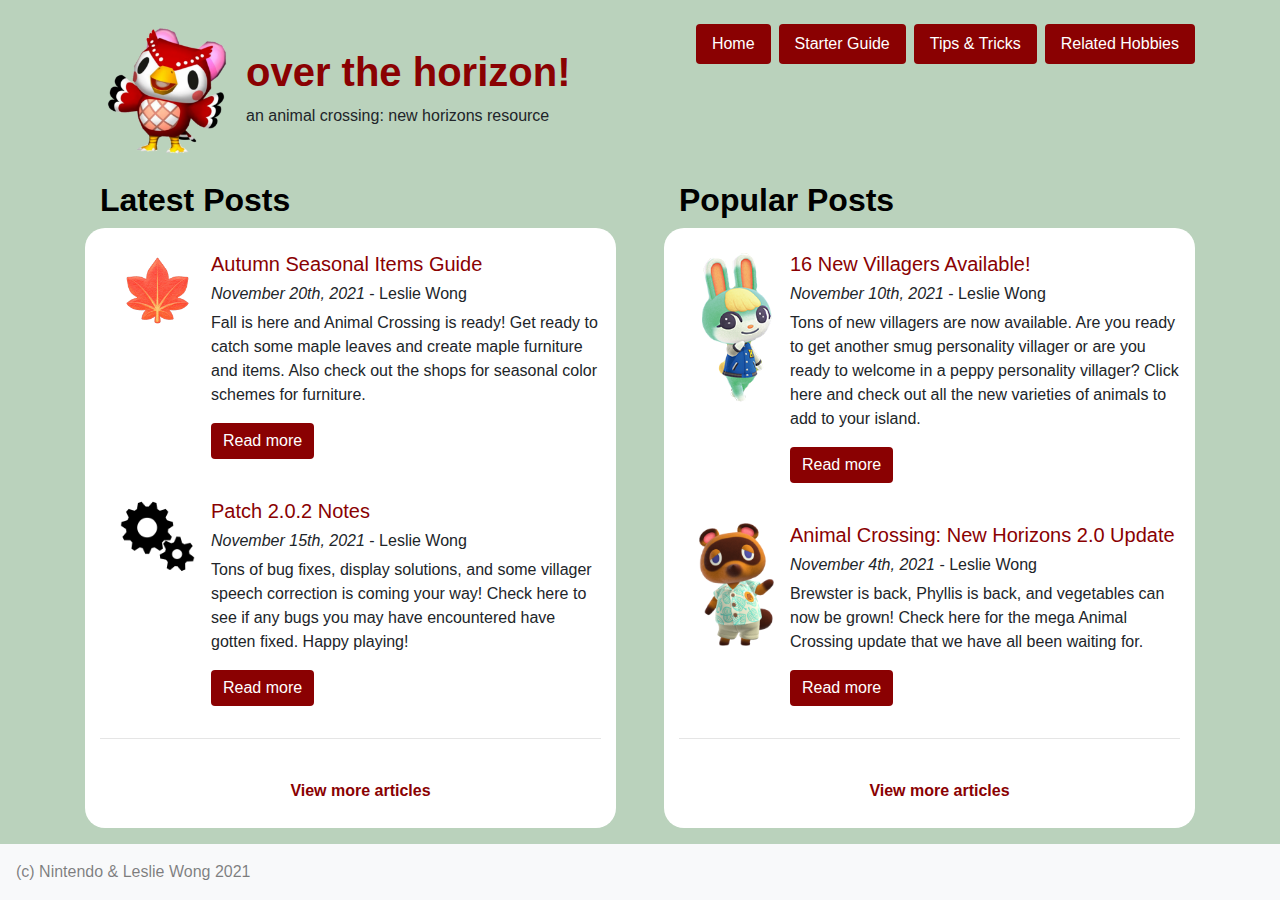
==== starterguide.html @ 21406e53 "finished homepage" ====
<!doctype html>
<html>

<head>

<!-- Global site tag (gtag.js) - Google Analytics -->
<script async src="https://www.googletagmanager.com/gtag/js?id=G-YRQJ0ZQFK2"></script>
<script>
  window.dataLayer = window.dataLayer || [];
  function gtag(){dataLayer.push(arguments);}
  gtag('js', new Date());

  gtag('config', 'G-YRQJ0ZQFK2');
</script>

<!-- Hotjar Tracking Code for https://lesliewonggg.github.io/UX_UI_HW_21/ -->
<script>
      (function(h,o,t,j,a,r){
          h.hj=h.hj||function(){(h.hj.q=h.hj.q||[]).push(arguments)};
          h._hjSettings={hjid:2699867,hjsv:6};
          a=o.getElementsByTagName('head')[0];
          r=o.createElement('script');r.async=1;
          r.src=t+h._hjSettings.hjid+j+h._hjSettings.hjsv;
          a.appendChild(r);
      })(window,document,'https://static.hotjar.com/c/hotjar-','.js?sv=');
  </script>

<!-- Bootstrap CSS -->
<link rel="stylesheet" href="https://stackpath.bootstrapcdn.com/bootstrap/4.3.1/css/bootstrap.min.css" integrity="sha384-ggOyR0iXCbMQv3Xipma34MD+dH/1fQ784/j6cY/iJTQUOhcWr7x9JvoRxT2MZw1T" crossorigin="anonymous">
<link rel="stylesheet" href="css/index.css">

<title>over the horizon! an animal crossing: new horizons resource</title>
</head>

<body>

<!-- posts -->

<div class="container">

  <!-- navigation -->
<br>

<div class="media">
  <img src="images/logo.png" width="125px" class="mr-3" alt="...">
  <div class="media-body"><br>
    <h1 class="mt-0"><b>over the horizon!</b></h1>
    an animal crossing: new horizons resource
  </div>
  <ul class="nav justify-content-end">
    <ul class="nav nav-pills">
      <li class="nav-item ml-2">
        <a class="nav-link active" href="#">Home</a>
      </li>
      <li class="nav-item ml-2">
        <a class="nav-link active" href="starterguide.html">Starter Guide</a>
      </li>
      <li class="nav-item ml-2">
        <a class="nav-link active" href="tipstricks.html">Tips & Tricks</a>
      </li>
      <li class="nav-item ml-2">
        <a class="nav-link active" href="related.html">Related Hobbies</a>
      </li>
    </ul>
    </ul>
</div>

<!-- posts -->

<br>

<div class="container">
  <div class="row">
    <div class="col-sm mr-4">
      <h2><b>Latest Posts</b></h2>
    </div>
    <div class="col-sm ml-4">
      <h2><b>Popular Posts</b></h2>
    </div>
  </div>
      <div class="row">
          <div class="col mr-4"><br>
            <div class="media">
                  <img src="images/autumnguide.png" width="75px" class="align-self-start mr-3" alt="...">
                  <div class="media-body">
                    <a href="#"><h5 class="mt-0">Autumn Seasonal Items Guide</h5></a>
                    <h6><i>November 20th, 2021</i> - Leslie Wong</h6>
                    <p>Fall is here and Animal Crossing is ready! Get ready to catch some maple leaves and create maple furniture and items. Also check out the shops for seasonal color schemes for furniture.</p>
                    <p><button type="button" class="btn btn-primary">Read more</button>
                    </p>
                  </div></div>
                  <br>

                  <div class="media">
                        <img src="images/patch.png" width="75px" class="align-self-start mr-3" alt="...">
                        <div class="media-body">
                          <a href="#"><h5 class="mt-0">Patch 2.0.2 Notes</h5></a>
                          <h6><i>November 15th, 2021</i> - Leslie Wong</h6>
                          <p>Tons of bug fixes, display solutions, and some villager speech correction is coming your way! Check here to see if any bugs you may have encountered have gotten fixed. Happy playing!</p>
                    <p><button type="button" class="btn btn-primary">Read more</button>
                    </p>
                        </div>
                </div>

                <hr>
<br>
                <div class="media">
                      <div class="media-body">
                        <center><a href="#"><b>View more articles</b></a></center>
                </div>
              </div>
                <div class="w-100"></div>


        </div>
        <div class="col ml-4"><br>
          
            <div class="media">
                  <img src="images/sasha.png" width="75px" class="align-self-start mr-3" alt="...">
                  <div class="media-body">
                    <a href="#"><h5 class="mt-0">16 New Villagers Available!</h5></a>
                    <h6><i>November 10th, 2021</i> - Leslie Wong</h6>
                    <p>Tons of new villagers are now available. Are you ready to get another smug personality villager or are you ready to welcome in a peppy personality villager? Click here and check out all the new varieties of animals to add to your island.</p>
                    <p><button type="button" class="btn btn-primary">Read more</button>
                    </p>
                  </div></div>

                  <br>

                  <div class="media">
                        <img src="images/tom.png" width="75px" class="align-self-start mr-3" alt="...">
                        <div class="media-body">
                          <a href="#"><h5 class="mt-0">Animal Crossing: New Horizons 2.0 Update</h5></a>
                          <h6><i>November 4th, 2021</i> - Leslie Wong</h6>
                          <p>Brewster is back, Phyllis is back, and vegetables can now be grown! Check here for the mega Animal Crossing update that we have all been waiting for. </p>
                    <p><button type="button" class="btn btn-primary">Read more</button>
                    </p>
                  </div>
                </div>

                <hr>
<br>
                <div class="media">
                      <div class="media-body">
                        <center><a href="#"><b>View more articles</b></a></center>
                </div>
              </div>

        </div>
      </div>
    </div>

    
  <!-- footer !-->
  <div class="fixed-bottom">
    <nav class="navbar navbar-light bg-light">
      <span class="navbar-text">
        (c) Nintendo & Leslie Wong 2021
      </span>
    </nav>
  </div>



 <!-- Optional JavaScript -->
<!-- jQuery first, then Popper.js, then Bootstrap JS -->
<script src="https://code.jquery.com/jquery-3.3.1.slim.min.js"
      integrity="sha384-q8i/X+965DzO0rT7abK41JStQIAqVgRVzpbzo5smXKp4YfRvH+8abtTE1Pi6jizo"
      crossorigin="anonymous"></script>
<script src="https://cdnjs.cloudflare.com/ajax/libs/popper.js/1.14.7/umd/popper.min.js"
      integrity="sha384-UO2eT0CpHqdSJQ6hJty5KVphtPhzWj9WO1clHTMGa3JDZwrnQq4sF86dIHNDz0W1"
      crossorigin="anonymous"></script>
<script src="https://stackpath.bootstrapcdn.com/bootstrap/4.3.1/js/bootstrap.min.js"
      integrity="sha384-JjSmVgyd0p3pXB1rRibZUAYoIIy6OrQ6VrjIEaFf/nJGzIxFDsf4x0xIM+B07jRM"
      crossorigin="anonymous"></script>
</body>
</html>
---- css/index.css ----
body {
    background-color: #bad2bc;
}

.col {
    background-color: white;
    border-radius: 20px;
    height: 600px;
    overflow-y: auto;
}


.active {
    color: white !important;
    background-color: #8a0102 !important;
}



.btn-primary {
    background-color: #8a0102 !important;
    border: none;
}

.btn-lg {
    background-color: #8a0102 !important;
 
}

.media {
    margin-left: 20px;
}

h1 {
    color: #8a0102;
}

h2 {
    color: black;
}

a {
    color: #8a0102 !important;
}
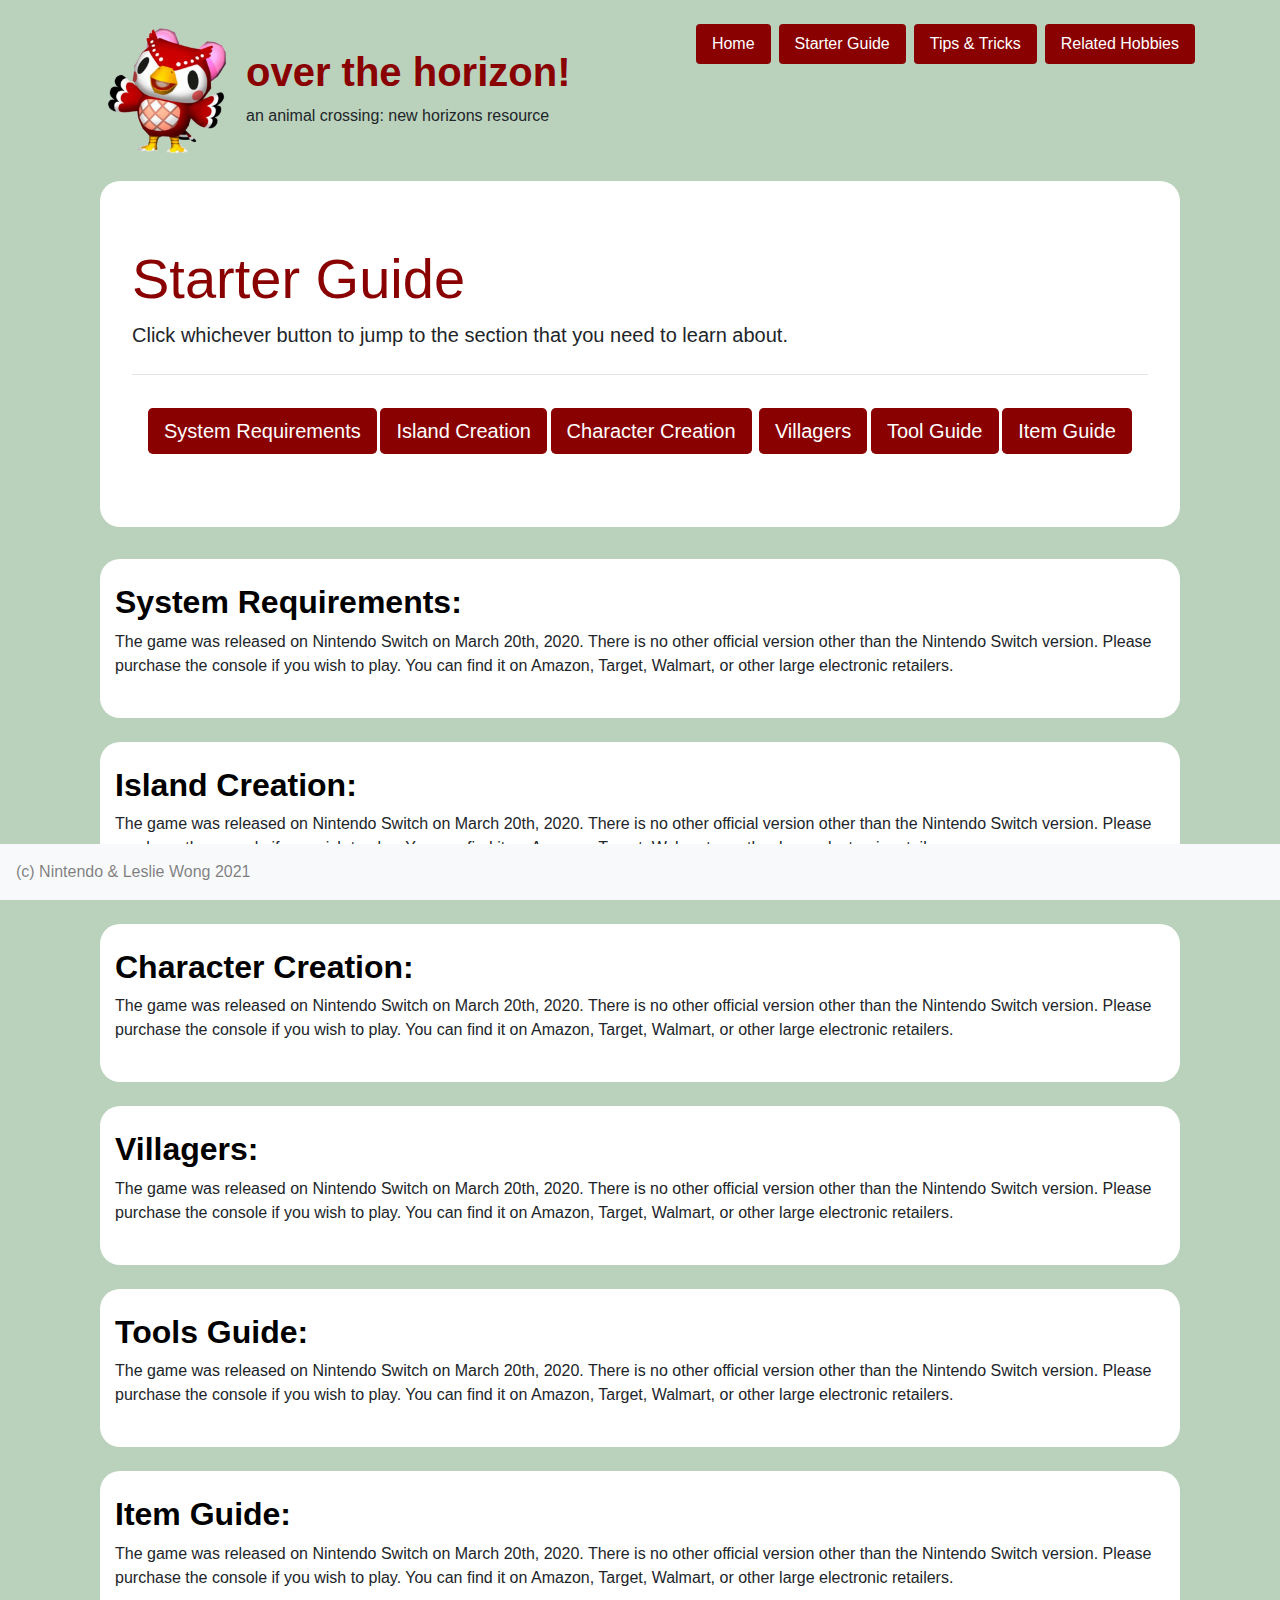
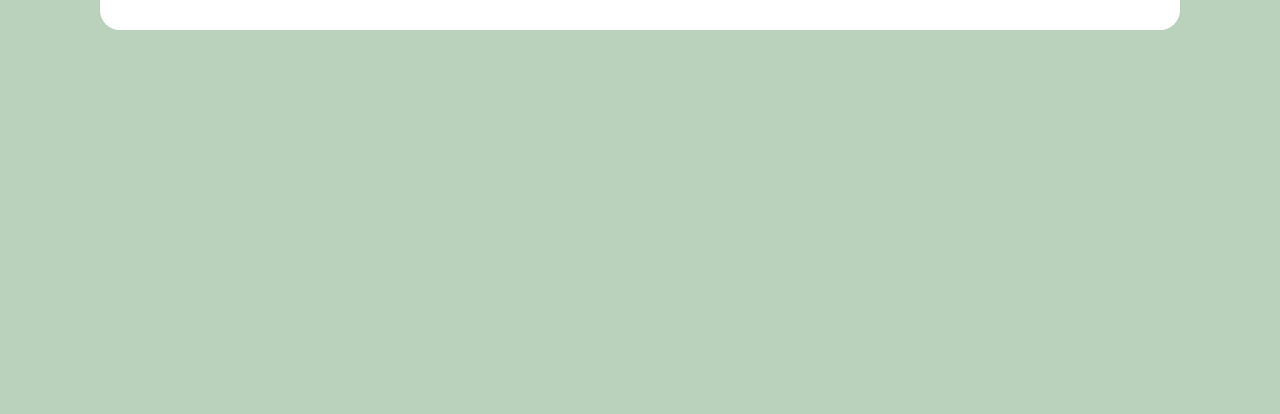
==== commit d391a7a8: "added starter guide" ====
--- a/starterguide.html
+++ b/starterguide.html
@@ -50,7 +50,7 @@
   <ul class="nav justify-content-end">
     <ul class="nav nav-pills">
       <li class="nav-item ml-2">
-        <a class="nav-link active" href="#">Home</a>
+        <a class="nav-link active" href="index.html">Home</a>
       </li>
       <li class="nav-item ml-2">
         <a class="nav-link active" href="starterguide.html">Starter Guide</a>
@@ -70,84 +70,86 @@
 <br>
 
 <div class="container">
-  <div class="row">
-    <div class="col-sm mr-4">
-      <h2><b>Latest Posts</b></h2>
-    </div>
-    <div class="col-sm ml-4">
-      <h2><b>Popular Posts</b></h2>
-    </div>
+
+  <div class="jumbotron">
+    <h1 class="display-4"><b>Starter Guide</b></h1>
+    <p class="lead">Click whichever button to jump to the section that you need to learn about.</p>
+    <hr class="my-4"><center>
+    <nav id="navbar-example2" class="navbar navbar-light">
+    <a class="btn btn-primary btn-lg" href="#system" role="button">System Requirements</a>
+    <a class="btn btn-primary btn-lg" href="#island" role="button">Island Creation</a>
+    <a class="btn btn-primary btn-lg" href="#chara" role="button">Character Creation</a> <br><br>
+    <a class="btn btn-primary btn-lg" href="#villager" role="button">Villagers</a>
+    <a class="btn btn-primary btn-lg" href="#tools" role="button">Tool Guide</a>
+    <a class="btn btn-primary btn-lg" href="#items" role="button">Item Guide</a>
+  </center>
+</nav>
+
   </div>
-      <div class="row">
-          <div class="col mr-4"><br>
-            <div class="media">
-                  <img src="images/autumnguide.png" width="75px" class="align-self-start mr-3" alt="...">
-                  <div class="media-body">
-                    <a href="#"><h5 class="mt-0">Autumn Seasonal Items Guide</h5></a>
-                    <h6><i>November 20th, 2021</i> - Leslie Wong</h6>
-                    <p>Fall is here and Animal Crossing is ready! Get ready to catch some maple leaves and create maple furniture and items. Also check out the shops for seasonal color schemes for furniture.</p>
-                    <p><button type="button" class="btn btn-primary">Read more</button>
-                    </p>
-                  </div></div>
-                  <br>
 
-                  <div class="media">
-                        <img src="images/patch.png" width="75px" class="align-self-start mr-3" alt="...">
-                        <div class="media-body">
-                          <a href="#"><h5 class="mt-0">Patch 2.0.2 Notes</h5></a>
-                          <h6><i>November 15th, 2021</i> - Leslie Wong</h6>
-                          <p>Tons of bug fixes, display solutions, and some villager speech correction is coming your way! Check here to see if any bugs you may have encountered have gotten fixed. Happy playing!</p>
-                    <p><button type="button" class="btn btn-primary">Read more</button>
-                    </p>
-                        </div>
-                </div>
+  <div data-spy="scroll" data-target="navbar-example2" class="col-12"><br>
+    <h2 id="system"><b>System Requirements:</b></h2>
+    <p>The game was released on Nintendo Switch on March 20th, 2020. 
+      There is no other official version other than the Nintendo Switch version. Please purchase the console if you wish to play. 
+      You can find it on Amazon, Target, Walmart, or other large electronic retailers.</p>
+      <br>
+  </div>
+  <br>
 
-                <hr>
-<br>
-                <div class="media">
-                      <div class="media-body">
-                        <center><a href="#"><b>View more articles</b></a></center>
-                </div>
-              </div>
-                <div class="w-100"></div>
+  <div data-spy="scroll" data-target="navbar-example2" class="col-12"><br>
+    <h2 id="island"><b>Island Creation:</b></h2>
+    <p>The game was released on Nintendo Switch on March 20th, 2020. 
+      There is no other official version other than the Nintendo Switch version. Please purchase the console if you wish to play. 
+      You can find it on Amazon, Target, Walmart, or other large electronic retailers.</p>
+      <br>
+  </div>
+  <br>
+
+  <div data-spy="scroll" data-target="navbar-example2" class="col-12"><br>
+    <h2 id="chara"><b>Character Creation:</b></h2>
+    <p>The game was released on Nintendo Switch on March 20th, 2020. 
+      There is no other official version other than the Nintendo Switch version. Please purchase the console if you wish to play. 
+      You can find it on Amazon, Target, Walmart, or other large electronic retailers.</p>
+      <br>
+  </div>
+  <br>
+
+  <div data-spy="scroll" data-target="navbar-example2" class="col-12"><br>
+    <h2 id="villager"><b>Villagers:</b></h2>
+    <p>The game was released on Nintendo Switch on March 20th, 2020. 
+      There is no other official version other than the Nintendo Switch version. Please purchase the console if you wish to play. 
+      You can find it on Amazon, Target, Walmart, or other large electronic retailers.</p>
+      <br>
+  </div>
+  <br>
+
+  <div data-spy="scroll" data-target="navbar-example2" class="col-12"><br>
+    <h2 id="tools"><b>Tools Guide:</b></h2>
+    <p>The game was released on Nintendo Switch on March 20th, 2020. 
+      There is no other official version other than the Nintendo Switch version. Please purchase the console if you wish to play. 
+      You can find it on Amazon, Target, Walmart, or other large electronic retailers.</p>
+      <br>
+  </div>
+  <br>
+
+  <div data-spy="scroll" data-target="navbar-example2" class="col-12"><br>
+    <h2 id="items"><b>Item Guide:</b></h2>
+    <p>The game was released on Nintendo Switch on March 20th, 2020. 
+      There is no other official version other than the Nintendo Switch version. Please purchase the console if you wish to play. 
+      You can find it on Amazon, Target, Walmart, or other large electronic retailers.</p>
+      <br>
+  </div>
+  <br>
+  
+  
+  <br><br><br>
+  <br><br><br><br>
+  <br><br><br><br>
+  <br><br><br><br>
 
 
-        </div>
-        <div class="col ml-4"><br>
-          
-            <div class="media">
-                  <img src="images/sasha.png" width="75px" class="align-self-start mr-3" alt="...">
-                  <div class="media-body">
-                    <a href="#"><h5 class="mt-0">16 New Villagers Available!</h5></a>
-                    <h6><i>November 10th, 2021</i> - Leslie Wong</h6>
-                    <p>Tons of new villagers are now available. Are you ready to get another smug personality villager or are you ready to welcome in a peppy personality villager? Click here and check out all the new varieties of animals to add to your island.</p>
-                    <p><button type="button" class="btn btn-primary">Read more</button>
-                    </p>
-                  </div></div>
 
-                  <br>
-
-                  <div class="media">
-                        <img src="images/tom.png" width="75px" class="align-self-start mr-3" alt="...">
-                        <div class="media-body">
-                          <a href="#"><h5 class="mt-0">Animal Crossing: New Horizons 2.0 Update</h5></a>
-                          <h6><i>November 4th, 2021</i> - Leslie Wong</h6>
-                          <p>Brewster is back, Phyllis is back, and vegetables can now be grown! Check here for the mega Animal Crossing update that we have all been waiting for. </p>
-                    <p><button type="button" class="btn btn-primary">Read more</button>
-                    </p>
-                  </div>
-                </div>
-
-                <hr>
-<br>
-                <div class="media">
-                      <div class="media-body">
-                        <center><a href="#"><b>View more articles</b></a></center>
-                </div>
-              </div>
-
-        </div>
-      </div>
+    
     </div>
 
     
--- a/css/index.css
+++ b/css/index.css
@@ -7,6 +7,18 @@
     border-radius: 20px;
     height: 600px;
     overflow-y: auto;
+}
+
+.col-12 {
+    background-color: white;
+    border-radius: 20px;
+
+}
+
+.jumbotron {
+    border-radius: 20px;
+    background-color: white;
+
 }
 
 
@@ -24,6 +36,7 @@
 
 .btn-lg {
     background-color: #8a0102 !important;
+    color: white !important;
  
 }
 
@@ -42,4 +55,3 @@
 a {
     color: #8a0102 !important;
 }
-
